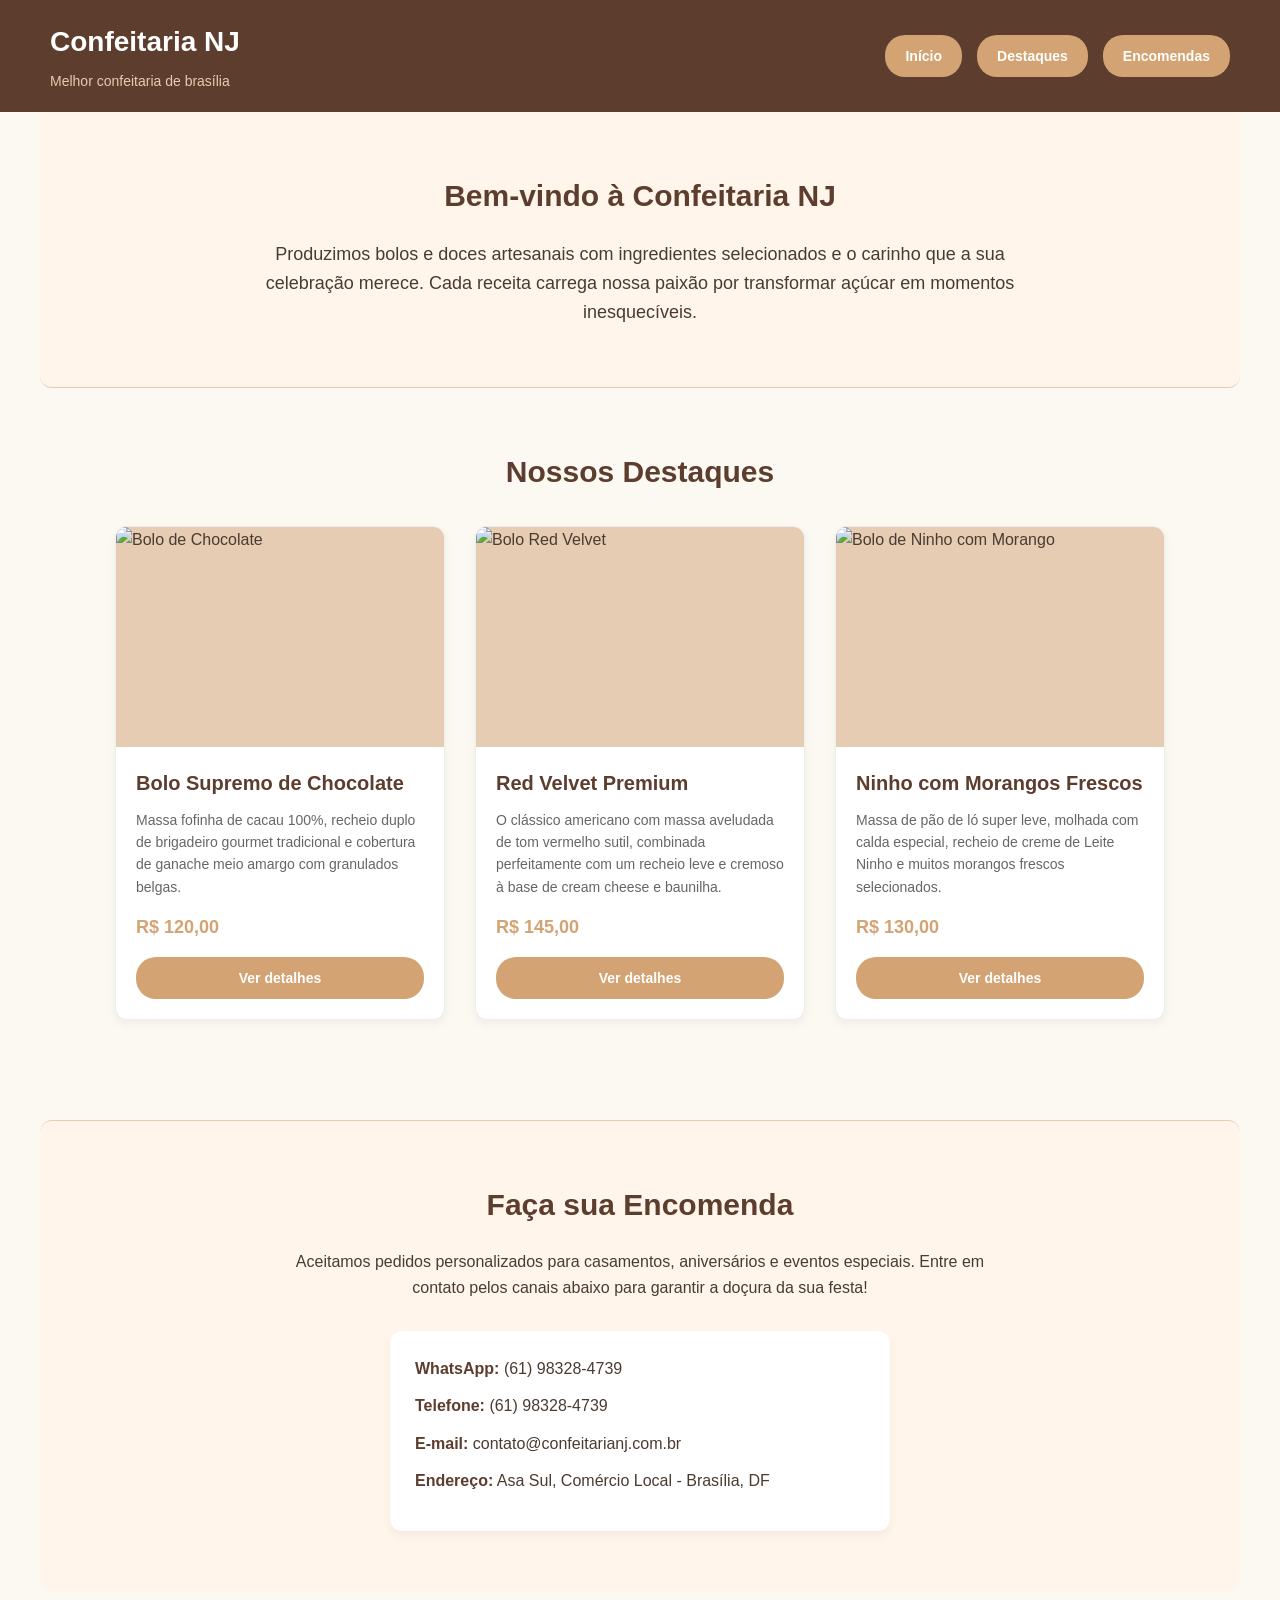
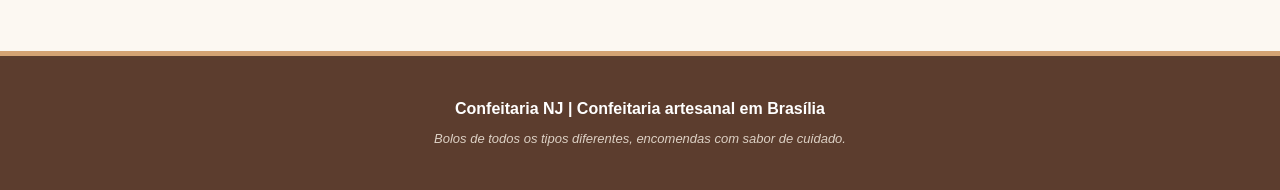
==== index.html @ e2055d5b "Add files via upload esse é usando apenas HTML e CSS." ====
<!DOCTYPE html>
<html lang="pt-BR">
<head>
    <meta charset="UTF-8">
    <meta name="viewport" content="width=device-width, initial-scale=1.0">
    <title>Confeitaria NJ</title>
    <link rel="stylesheet" href="style.css">
</head>
<body>

    <header>
        <div class="header-titulo">
            <h1>Confeitaria NJ</h1>
            <p>Melhor confeitaria de brasília</p>
        </div>
        <div class="header-nav">
            <a href="#inicio" class="botão">Início</a>
            <a href="#destaques" class="botão">Destaques</a>
            <a href="#encomendas" class="botão">Encomendas</a>
        </div>
    </header>

    <main>
        
        <section id="inicio" class="section-padding">
            <h2>Bem-vindo à Confeitaria NJ</h2>
            <p>Produzimos bolos e doces artesanais com ingredientes selecionados e o carinho que a sua celebração merece. Cada receita carrega nossa paixão por transformar açúcar em momentos inesquecíveis.</p>
        </section>

        <section id="destaques" class="section-padding">
            <h2>Nossos Destaques</h2>
            
            <div class="bolos-grid">
                
                <div class="bolo-card">
                    <div class="bolo-img-placeholder"><img src="imagens/img.png" alt="Bolo de Chocolate"></div>
                    <div class="bolo-info">
                        <h3>Bolo Supremo de Chocolate</h3>
                        <p>Massa fofinha de cacau 100%, recheio duplo de brigadeiro gourmet tradicional e cobertura de ganache meio amargo com granulados belgas.</p>
                        <span class="bolo-preco">R$ 120,00</span>
                        <a href="detalhes.html#chocolate" class="botão btn-card">Ver detalhes</a>
                    </div>
                </div>

                <div class="bolo-card">
                    <div class="bolo-img-placeholder"><img src="imagens/img2.png" alt="Bolo Red Velvet"></div>
                    <div class="bolo-info">
                        <h3>Red Velvet Premium</h3>
                        <p>O clássico americano com massa aveludada de tom vermelho sutil, combinada perfeitamente com um recheio leve e cremoso à base de cream cheese e baunilha.</p>
                        <span class="bolo-preco">R$ 145,00</span>
                        <a href="detalhes.html#redvelvet" class="botão btn-card">Ver detalhes</a>
                    </div>
                </div>

                <div class="bolo-card">
                    <div class="bolo-img-placeholder"><img src="imagens/img3.png" alt="Bolo de Ninho com Morango"></div>
                    <div class="bolo-info">
                        <h3>Ninho com Morangos Frescos</h3>
                        <p>Massa de pão de ló super leve, molhada com calda especial, recheio de creme de Leite Ninho e muitos morangos frescos selecionados.</p>
                        <span class="bolo-preco">R$ 130,00</span>
                        <a href="detalhes.html#morango" class="botão btn-card">Ver detalhes</a>
                    </div>
                </div>

            </div>
        </section>

        <section id="encomendas" class="section-padding">
            <h2>Faça sua Encomenda</h2>
            <p class="subtitulo">Aceitamos pedidos personalizados para casamentos, aniversários e eventos especiais. Entre em contato pelos canais abaixo para garantir a doçura da sua festa!</p>
            
            <div class="contatos-container">
                <div class="contato-item">
                    <strong>WhatsApp:</strong> (61) 98328-4739
                </div>
                <div class="contato-item">
                    <strong>Telefone:</strong> (61) 98328-4739
                </div>
                <div class="contato-item">
                    <strong>E-mail:</strong> contato@confeitarianj.com.br
                </div>
                <div class="contato-item">
                    <strong>Endereço:</strong> Asa Sul, Comércio Local - Brasília, DF
                </div>
            </div>
        </section>

    </main>

    <footer>
        <div class="footer-principal">Confeitaria NJ | Confeitaria artesanal em Brasília</div>
        <div class="footer-secundario">Bolos de todos os tipos diferentes, encomendas com sabor de cuidado.</div>
    </footer>

</body>
</html>
---- style.css ----
/* Configurações Gerais e Reset */
* {
    margin: 0;
    padding: 0;
    box-sizing: border-box;
    font-family: 'Segoe UI', Tahoma, Geneva, Verdana, sans-serif;
}

html {
    scroll-behavior: smooth;
}

/* Central de Variáveis para Manter a Identidade Visual */
:root {
    --cor-escura: #5c3d2e;   /* Cor forte para Header, Footer e Títulos */
    --cor-clara: #fff5eb;    /* Fundo creme suave para seções alternadas */
    --cor-destaque: #d4a373; /* Tom dourado/bege para botões e preços */
    --texto-claro: #ffffff;  /* Texto branco para contrastar com fundos escuros */
}

body {
    background-color: #fcf8f2; /* Fundo geral claro e sofisticado */
    color: #4a3b32;
    line-height: 1.6;
}

/* --- CABEÇALHO (HEADER): Cor Escura --- */
header {
    background-color: var(--cor-escura);
    color: var(--texto-claro);
    padding: 20px 50px;
    display: flex;
    justify-content: space-between;
    align-items: center;
}

.header-titulo h1 {
    font-size: 28px;
    font-weight: bold;
}

.header-titulo p {
    font-size: 14px;
    color: #e6ccb2;
    margin-top: 5px;
}

.header-nav {
    display: flex;
}

/* --- COMPONENTE DE BOTÃO GENERALIZADO --- */
.botão {
    background-color: var(--cor-destaque);
    color: var(--texto-claro);
    border: none;
    padding: 10px 20px;
    margin-left: 15px;
    border-radius: 20px;
    cursor: pointer;
    font-weight: bold;
    text-decoration: none;
    font-size: 14px;
    transition: background 0.3s ease, transform 0.2s ease;
    display: inline-block;
}

/* Efeito Hover nos Botões */
.botão:hover {
    background-color: #b07d50;
    transform: translateY(-2px);
}

/* --- CONTEÚDO PRINCIPAL (MAIN) & SEÇÕES --- */
.section-padding {
    padding: 60px 50px;
    max-width: 1200px;
    margin: 0 auto;
}

#inicio {
    background-color: var(--cor-clara);
    text-align: center;
    border-bottom: 1px solid #e6ccb2;
    border-radius: 0 0 12px 12px;
}

#inicio h2, #destaques h2, #encomendas h2 {
    font-size: 30px;
    color: var(--cor-escura);
    margin-bottom: 20px;
    text-align: center;
}

#inicio p {
    font-size: 18px;
    max-width: 800px;
    margin: 0 auto;
}

/* --- GRID DA VITRINE DE PRODUTOS (INDEX) --- */
.bolos-grid {
    display: flex;
    gap: 30px;
    justify-content: center;
    flex-wrap: wrap;
    margin-top: 30px;
}

.bolo-card {
    background-color: #ffffff;
    border-radius: 12px;
    overflow: hidden;
    box-shadow: 0 4px 10px rgba(0,0,0,0.05);
    width: 30%;
    min-width: 280px;
    border: 1px solid #eee;
    display: flex;
    flex-direction: column;
    transition: transform 0.3s ease;
}

.bolo-card:hover {
    transform: translateY(-5px);
}

.bolo-img-placeholder {
    width: 100%;
    overflow: hidden;
    background-color: #e6ccb2;
}

.bolo-img-placeholder img {
    display: block;
    width: 100%;
    height: 220px;
    object-fit: cover;
}

.bolo-info {
    padding: 20px;
    display: flex;
    flex-direction: column;
    flex-grow: 1;
}

.bolo-info h3 {
    font-size: 20px;
    color: var(--cor-escura);
    margin-bottom: 10px;
}

.bolo-info p {
    font-size: 14px;
    color: #666;
    margin-bottom: 15px;
    flex-grow: 1;
}

.bolo-preco {
    font-weight: bold;
    color: var(--cor-destaque);
    font-size: 18px;
    margin-bottom: 15px;
    display: block;
}

.btn-card {
    margin-left: 0;
    text-align: center;
    width: 100%;
}

/* --- SEÇÃO DE ENCOMENDAS & CONTACTOS --- */
#encomendas {
    background-color: var(--cor-clara);
    border-top: 1px solid #e6ccb2;
    text-align: center;
    margin-top: 40px;
    border-radius: 12px;
}

.subtitulo {
    font-size: 16px;
    max-width: 700px;
    margin: 0 auto 30px auto;
}

.contatos-container {
    max-width: 500px;
    margin: 0 auto;
    background: #ffffff;
    padding: 25px;
    border-radius: 12px;
    box-shadow: 0 4px 10px rgba(0,0,0,0.05);
    text-align: left;
}

.contato-item {
    margin-bottom: 12px;
    font-size: 16px;
}

.contato-item strong {
    color: var(--cor-escura);
}

/* --- PÁGINA DE DETALHES (detalhes.html) --- */

/* Esconde as secções de detalhe por padrão */
.detalhe-produto {
    display: none;
    background-color: #ffffff;
    border-radius: 12px;
    padding: 40px;
    box-shadow: 0 4px 15px rgba(0,0,0,0.05);
    margin-top: 20px;
}

/* Exibe exclusivamente o produto correspondente ao ID ativo na URL (:target) */
.detalhe-produto:target {
    display: block;
}

.detalhe-flex {
    display: flex;
    gap: 40px;
    align-items: center;
    flex-wrap: wrap;
}

.detalhe-flex img {
    max-width: 450px;
    width: 100%;
    border-radius: 12px;
    object-fit: cover;
    box-shadow: 0 4px 10px rgba(0,0,0,0.1);
}

.detalhe-info {
    flex: 1;
    min-width: 300px;
}

.detalhe-info h2 {
    color: var(--cor-escura);
    font-size: 32px;
    margin-bottom: 15px;
}

.detalhe-descricao {
    font-size: 16px;
    color: #555;
    margin-bottom: 20px;
}

.detalhe-entrega {
    background-color: var(--cor-clara);
    padding: 20px;
    border-radius: 8px;
    margin-bottom: 25px;
    color: #4a3b32;
    border-left: 4px solid var(--cor-destaque);
}

.btn-comprar-pagina {
    margin-left: 0;
    text-align: center;
    width: 100%;
    padding: 14px;
    font-size: 16px;
}

/* --- NOTIFICAÇÃO EM CSS PURO: "Obrigado pela compra" --- */
.caixa-sucesso {
    display: none; /* Mantém escondido */
    position: fixed;
    top: 0;
    left: 0;
    width: 100%;
    height: 100%;
    background-color: rgba(0, 0, 0, 0.7);
    z-index: 9999;
    justify-content: center;
    align-items: center;
}

/* Exibe a tela cheia de sucesso quando a URL apontar para #sucesso */
.caixa-sucesso:target {
    display: flex;
}

.sucesso-conteudo {
    background-color: #ffffff;
    padding: 40px;
    border-radius: 15px;
    text-align: center;
    box-shadow: 0 5px 20px rgba(0,0,0,0.3);
    max-width: 400px;
    width: 90%;
}

.sucesso-conteudo p {
    font-size: 22px;
    font-weight: bold;
    color: var(--cor-escura);
    margin-bottom: 25px;
}

/* --- RODAPÉ (FOOTER): Cor Escura --- */
footer {
    background-color: var(--cor-escura);
    color: var(--texto-claro);
    padding: 40px 20px;
    text-align: center;
    border-top: 5px solid var(--cor-destaque);
    margin-top: 60px;
}

.footer-principal {
    font-size: 16px;
    font-weight: bold;
    margin-bottom: 8px;
}

.footer-secundario {
    font-size: 13px;
    color: #dcd0c4;
    font-style: italic;
}

/* --- RESPONSIVIDADE ADICIONAL --- */
@media (max-width: 768px) {
    header {
        flex-direction: column;
        text-align: center;
        gap: 15px;
    }
    
    .header-nav {
        flex-wrap: wrap;
        justify-content: center;
        gap: 10px;
    }
    
    .botão {
        margin: 0 5px;
    }
    
    .bolo-card {
        width: 100%;
    }
    
    .detalhe-flex {
        flex-direction: column;
    }
    
    .detalhe-flex img {
        max-width: 100%;
    }
}
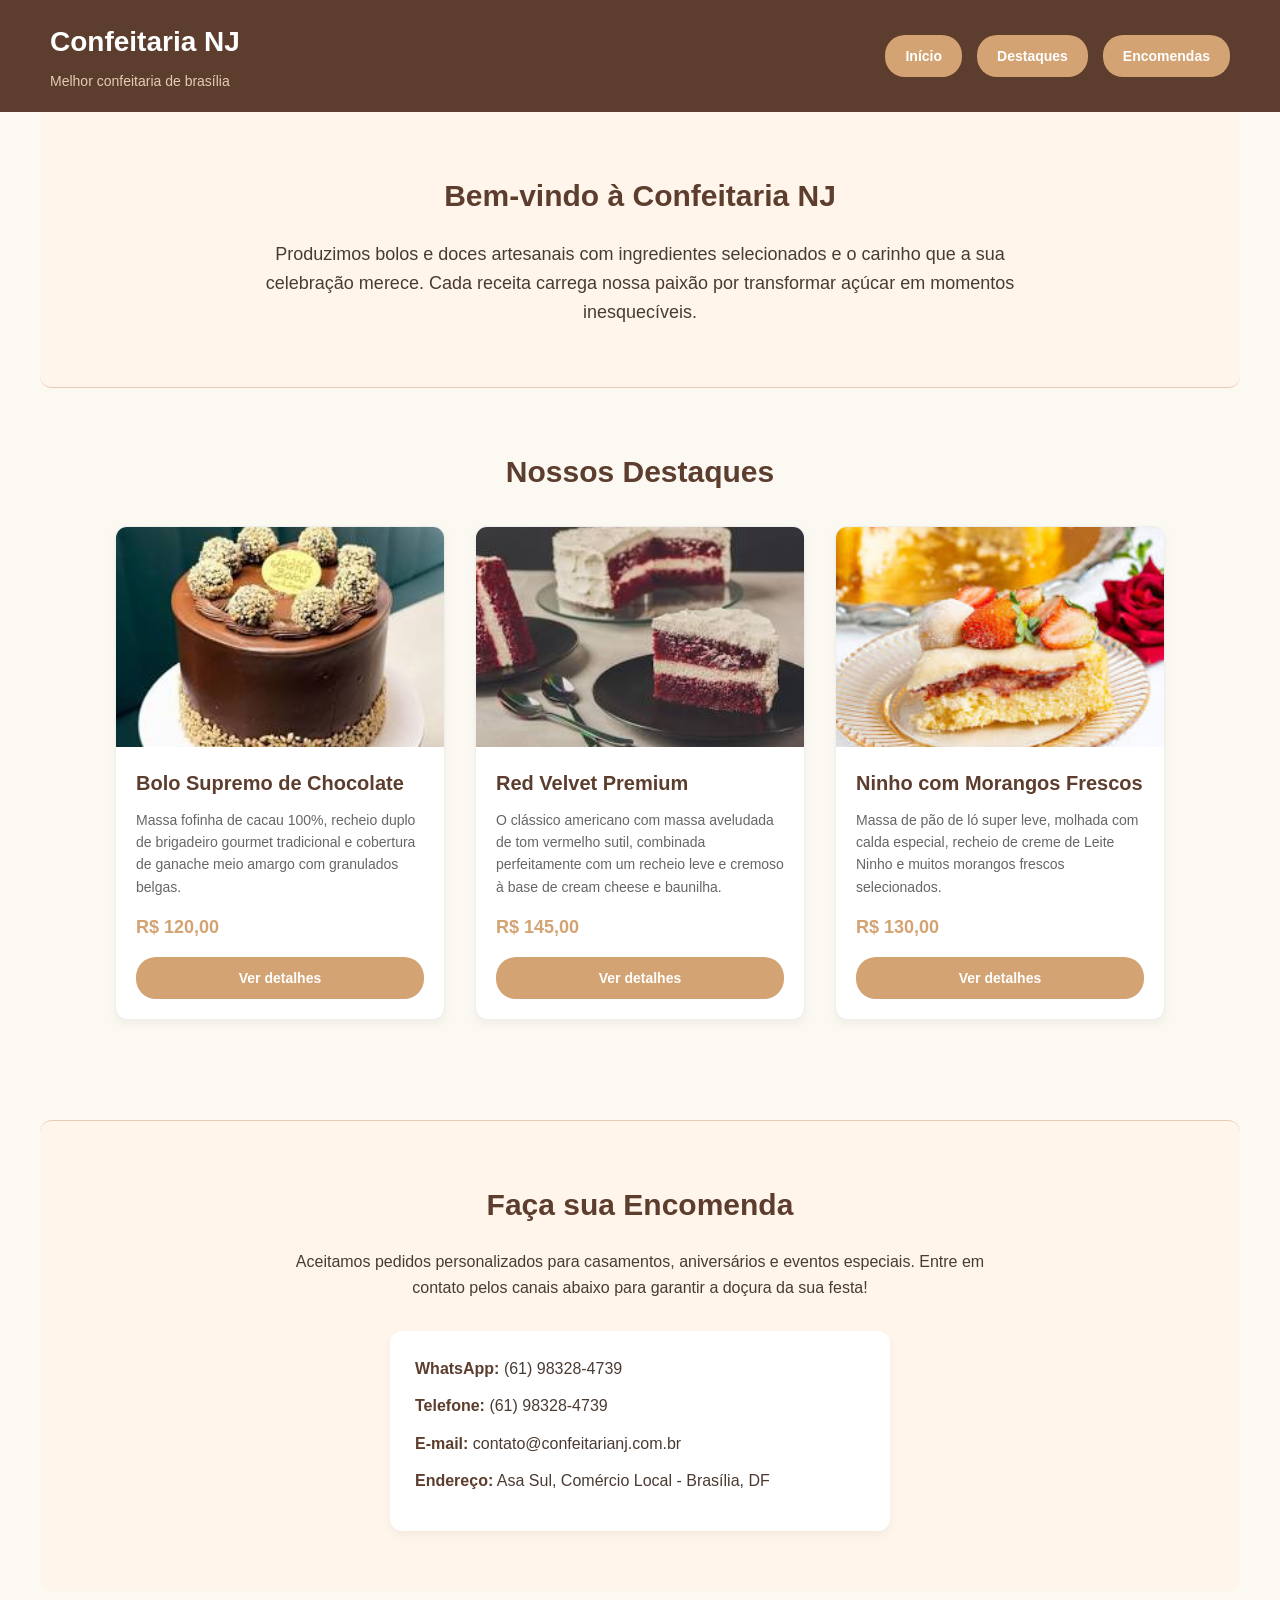
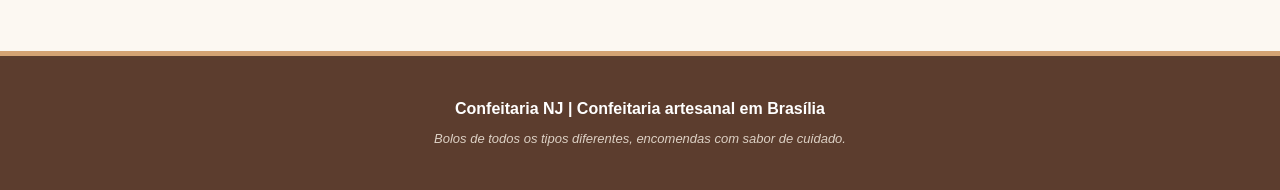
==== commit ea15eedf: "Fix HTML formatting and structure" ====
--- a/index.html
+++ b/index.html
@@ -33,7 +33,7 @@
             <div class="bolos-grid">
                 
                 <div class="bolo-card">
-                    <div class="bolo-img-placeholder"><img src="imagens/img.png" alt="Bolo de Chocolate"></div>
+                    <div class="bolo-img-placeholder"><img src="img.png" alt="Bolo de Chocolate"></div>
                     <div class="bolo-info">
                         <h3>Bolo Supremo de Chocolate</h3>
                         <p>Massa fofinha de cacau 100%, recheio duplo de brigadeiro gourmet tradicional e cobertura de ganache meio amargo com granulados belgas.</p>
@@ -43,7 +43,7 @@
                 </div>
 
                 <div class="bolo-card">
-                    <div class="bolo-img-placeholder"><img src="imagens/img2.png" alt="Bolo Red Velvet"></div>
+                    <div class="bolo-img-placeholder"><img src="img2.png" alt="Bolo Red Velvet"></div>
                     <div class="bolo-info">
                         <h3>Red Velvet Premium</h3>
                         <p>O clássico americano com massa aveludada de tom vermelho sutil, combinada perfeitamente com um recheio leve e cremoso à base de cream cheese e baunilha.</p>
@@ -53,7 +53,7 @@
                 </div>
 
                 <div class="bolo-card">
-                    <div class="bolo-img-placeholder"><img src="imagens/img3.png" alt="Bolo de Ninho com Morango"></div>
+                    <div class="bolo-img-placeholder"><img src="img3.png" alt="Bolo de Ninho com Morango"></div>
                     <div class="bolo-info">
                         <h3>Ninho com Morangos Frescos</h3>
                         <p>Massa de pão de ló super leve, molhada com calda especial, recheio de creme de Leite Ninho e muitos morangos frescos selecionados.</p>
@@ -93,4 +93,4 @@
     </footer>
 
 </body>
-</html>+</html>
